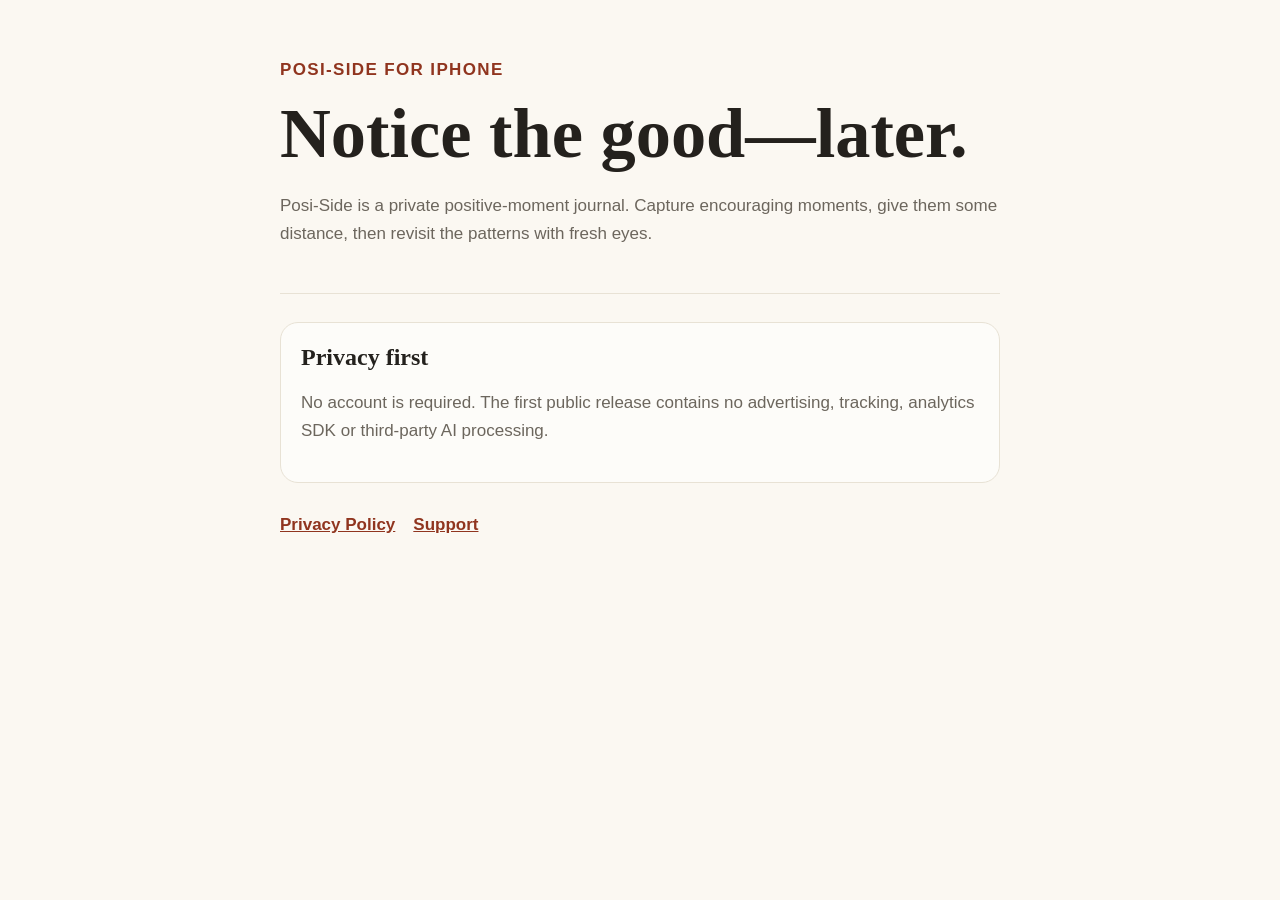
==== index.html @ f958ef9d "Publish Posi-Side privacy and support pages" ====
<!doctype html>
<html lang="en-GB">
<head>
  <meta charset="utf-8">
  <meta name="viewport" content="width=device-width, initial-scale=1">
  <meta name="description" content="Privacy and support information for Posi-Side, the positive journal for iPhone.">
  <title>Posi-Side</title>
  <link rel="stylesheet" href="styles.css">
</head>
<body>
<main>
  <header>
    <div class="eyebrow">Posi-Side for iPhone</div>
    <h1>Notice the good—later.</h1>
    <p>Posi-Side is a private positive-moment journal. Capture encouraging moments, give them some distance, then revisit the patterns with fresh eyes.</p>
  </header>
  <section class="card">
    <h2>Privacy first</h2>
    <p>No account is required. The first public release contains no advertising, tracking, analytics SDK or third-party AI processing.</p>
  </section>
  <nav class="nav" aria-label="Posi-Side information">
    <a href="privacy/">Privacy Policy</a>
    <a href="support/">Support</a>
  </nav>
</main>
</body>
</html>
---- styles.css ----
:root {
  color-scheme: light dark;
  --canvas: #fbf8f2;
  --ink: #24211d;
  --secondary: #6c665d;
  --accent: #90351f;
  --border: #e8e2d5;
  --card: rgba(255, 255, 255, 0.58);
}

@media (prefers-color-scheme: dark) {
  :root {
    --canvas: #1c1b19;
    --ink: #f5f1e8;
    --secondary: #c7c0b4;
    --accent: #e69b80;
    --border: #47433d;
    --card: rgba(255, 255, 255, 0.04);
  }
}

* { box-sizing: border-box; }

body {
  margin: 0;
  background: var(--canvas);
  color: var(--ink);
  font-family: -apple-system, BlinkMacSystemFont, "SF Pro Text", sans-serif;
  font-size: 17px;
  line-height: 1.65;
}

main {
  width: min(100% - 32px, 720px);
  margin: 0 auto;
  padding: 56px 0 80px;
}

header, section {
  border-bottom: 1px solid var(--border);
  padding: 0 0 28px;
  margin: 0 0 28px;
}

h1, h2 {
  font-family: ui-serif, "New York", Georgia, serif;
  line-height: 1.18;
}

h1 { font-size: clamp(2.4rem, 8vw, 4.4rem); margin: 8px 0 12px; }
h2 { font-size: 1.5rem; margin: 0 0 10px; }
p, li { color: var(--secondary); }
a { color: var(--accent); font-weight: 650; }
.eyebrow { color: var(--accent); font-weight: 750; letter-spacing: .08em; text-transform: uppercase; }
.card { background: var(--card); border: 1px solid var(--border); border-radius: 18px; padding: 20px; }
.nav { display: flex; flex-wrap: wrap; gap: 18px; }
.small { font-size: .9rem; }
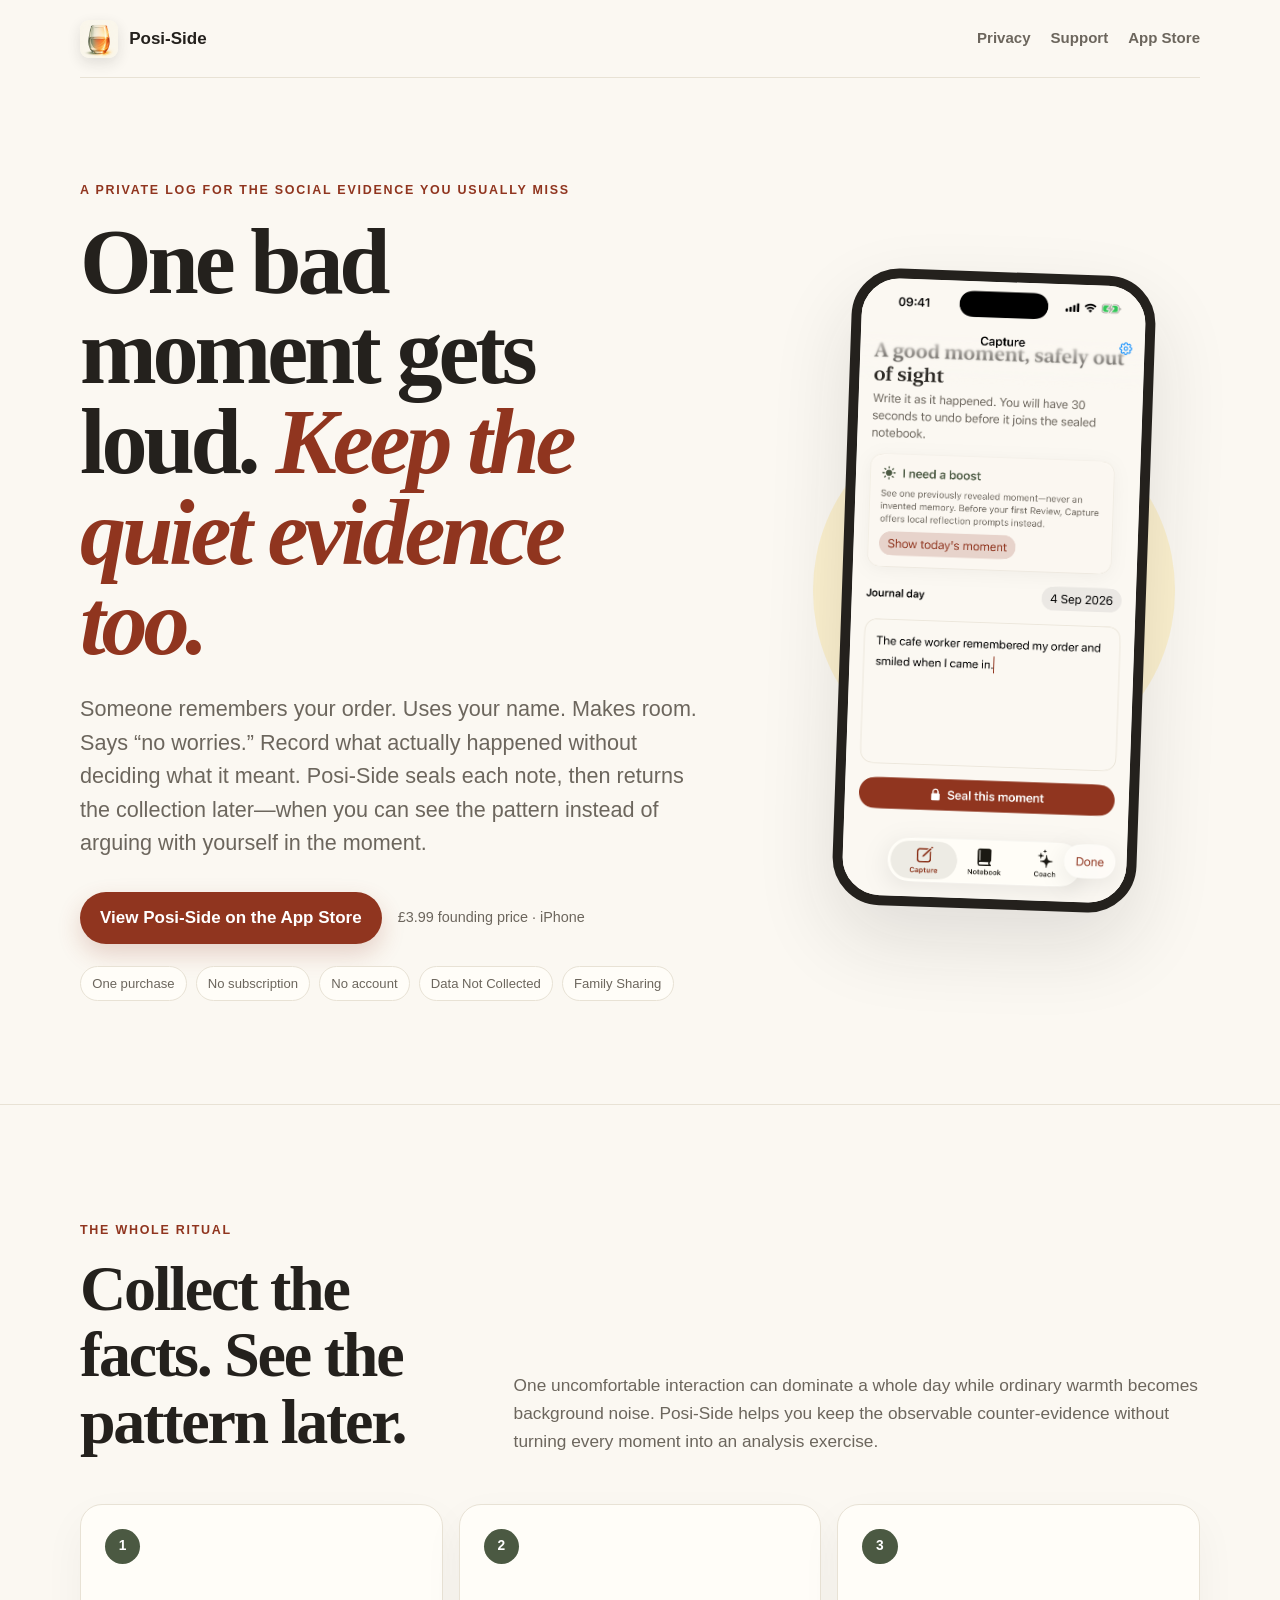
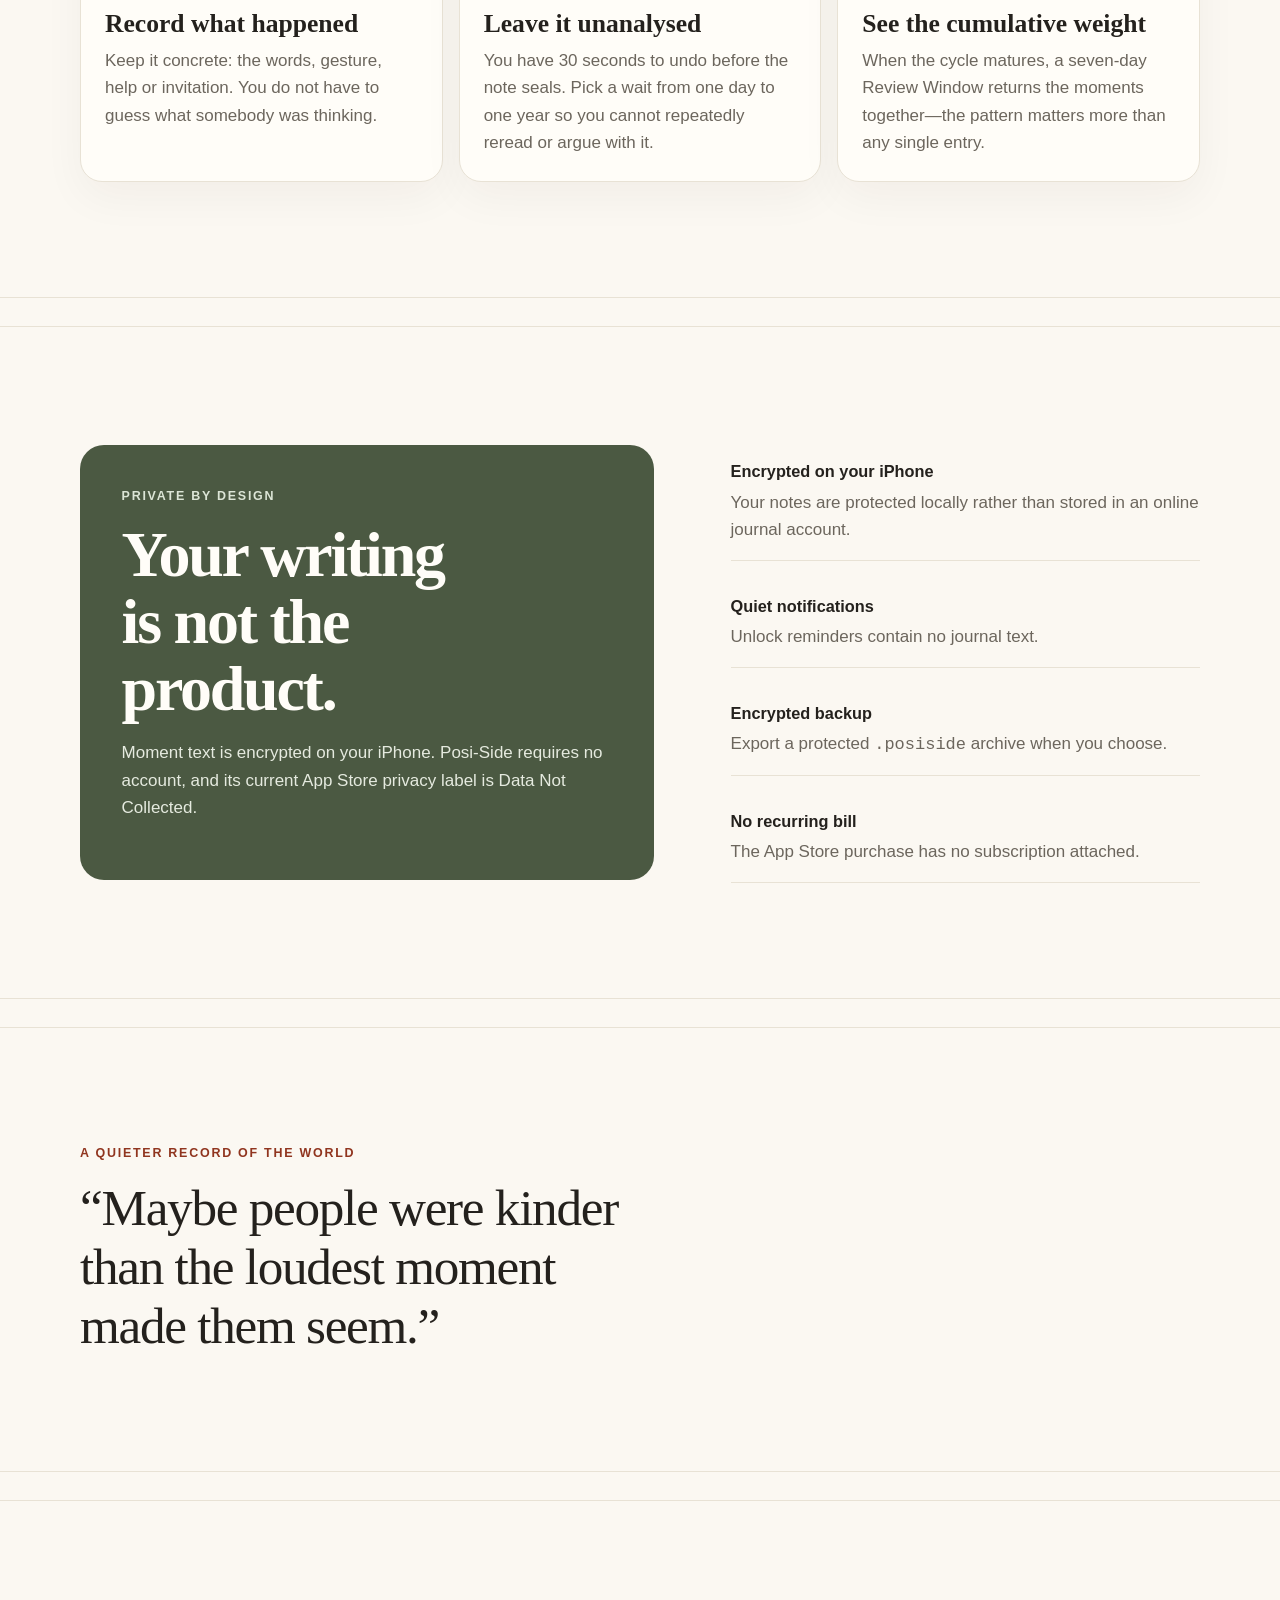
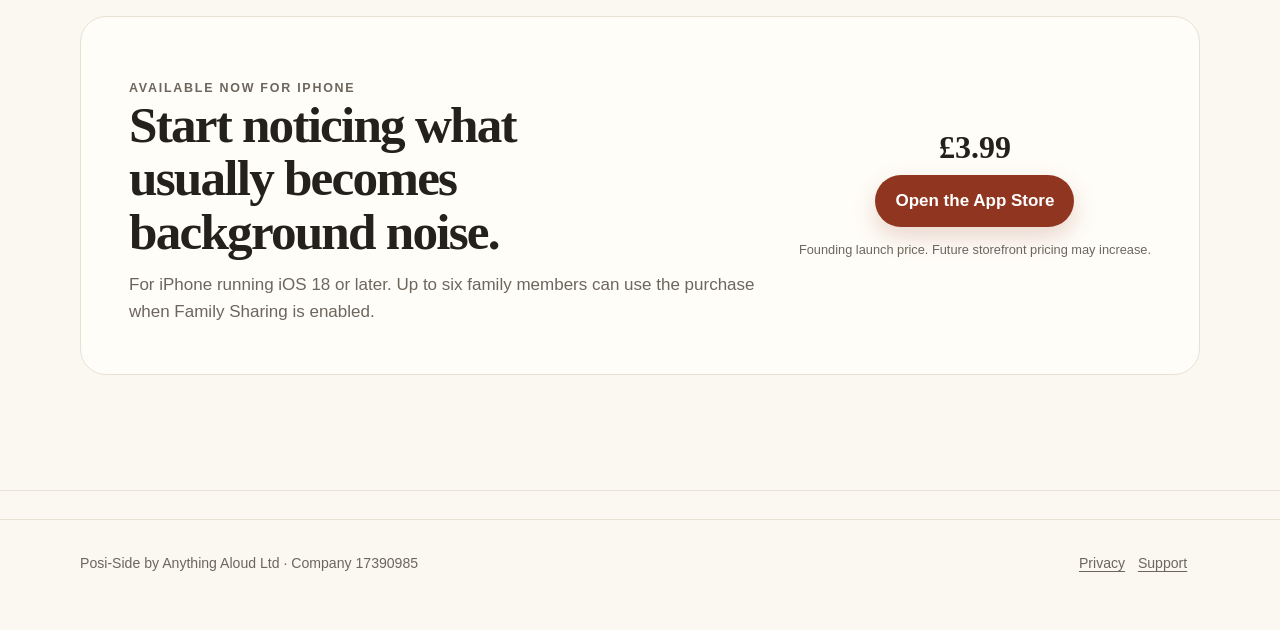
==== commit 9ca1479f: "Turn Posi-Side support home into sales page" ====
--- a/index.html
+++ b/index.html
@@ -2,26 +2,148 @@
 <html lang="en-GB">
 <head>
   <meta charset="utf-8">
-  <meta name="viewport" content="width=device-width, initial-scale=1">
-  <meta name="description" content="Privacy and support information for Posi-Side, the positive journal for iPhone.">
-  <title>Posi-Side</title>
+  <meta name="viewport" content="width=device-width,initial-scale=1">
+  <meta name="referrer" content="strict-origin-when-cross-origin">
+  <meta name="robots" content="index,follow,max-image-preview:large">
+  <meta name="theme-color" content="#fbf8f2">
+  <meta name="apple-itunes-app" content="app-id=6804738473">
+  <title>Posi-Side — keep the quiet evidence too</title>
+  <meta name="description" content="Record the small, observable signs of warmth that are easy to overlook, then revisit the collection later. A private iPhone journal with no account or subscription.">
+  <link rel="canonical" href="https://alfie-ns.github.io/posi-side-support/">
+  <meta property="og:type" content="website">
+  <meta property="og:site_name" content="Posi-Side">
+  <meta property="og:title" content="Posi-Side — keep the quiet evidence too">
+  <meta property="og:description" content="Record the ordinary warmth you usually miss, then see the cumulative pattern later. Private on iPhone, with no account or subscription.">
+  <meta property="og:url" content="https://alfie-ns.github.io/posi-side-support/">
+  <meta property="og:image" content="https://alfie-ns.github.io/posi-side-support/assets/posi-side-header.png">
+  <meta property="og:image:width" content="1600">
+  <meta property="og:image:height" content="900">
+  <meta property="og:image:alt" content="Posi-Side: Keep the quiet evidence. See the pattern later.">
+  <meta name="twitter:card" content="summary_large_image">
+  <meta name="twitter:title" content="Posi-Side — keep the quiet evidence too">
+  <meta name="twitter:description" content="Record the ordinary warmth you usually miss, then see the cumulative pattern later. Private on iPhone, with no account or subscription.">
+  <meta name="twitter:image" content="https://alfie-ns.github.io/posi-side-support/assets/posi-side-header.png">
   <link rel="stylesheet" href="styles.css">
 </head>
 <body>
-<main>
-  <header>
-    <div class="eyebrow">Posi-Side for iPhone</div>
-    <h1>Notice the good—later.</h1>
-    <p>Posi-Side is a private positive-moment journal. Capture encouraging moments, give them some distance, then revisit the patterns with fresh eyes.</p>
-  </header>
-  <section class="card">
-    <h2>Privacy first</h2>
-    <p>No account is required. The first public release contains no advertising, tracking, analytics SDK or third-party AI processing.</p>
-  </section>
-  <nav class="nav" aria-label="Posi-Side information">
-    <a href="privacy/">Privacy Policy</a>
-    <a href="support/">Support</a>
-  </nav>
-</main>
+  <a class="skip" href="#content">Skip to content</a>
+  <div class="wrap">
+    <header class="site-header">
+      <a class="brand" href="./" aria-label="Posi-Side home">
+        <img src="assets/posi-side-icon.png" width="38" height="38" alt="">
+        <span>Posi-Side</span>
+      </a>
+      <nav aria-label="Page">
+        <a href="privacy/">Privacy</a>
+        <a href="support/">Support</a>
+        <a class="nav-buy" href="https://apps.apple.com/gb/app/posi-side-positive-journal/id6804738473">App Store</a>
+      </nav>
+    </header>
+  </div>
+
+  <main id="content">
+    <div class="wrap">
+      <section class="hero" aria-labelledby="hero-title">
+        <div>
+          <p class="eyebrow">A private log for the social evidence you usually miss</p>
+          <h1 id="hero-title">One bad moment gets loud. <em>Keep the quiet evidence too.</em></h1>
+          <p class="lede">Someone remembers your order. Uses your name. Makes room. Says “no worries.” Record what actually happened without deciding what it meant. Posi-Side seals each note, then returns the collection later—when you can see the pattern instead of arguing with yourself in the moment.</p>
+          <div class="actions">
+            <a class="primary" href="https://apps.apple.com/gb/app/posi-side-positive-journal/id6804738473">View Posi-Side on the App Store</a>
+            <span class="price-note">£3.99 founding price · iPhone</span>
+          </div>
+          <ul class="trust" aria-label="Purchase and privacy details">
+            <li>One purchase</li>
+            <li>No subscription</li>
+            <li>No account</li>
+            <li>Data Not Collected</li>
+            <li>Family Sharing</li>
+          </ul>
+        </div>
+        <div class="phone-stage" aria-label="Posi-Side capture screen shown on an iPhone">
+          <div class="halo" aria-hidden="true"></div>
+          <div class="phone">
+            <img src="assets/posi-side-capture-example.png" width="1206" height="2622" alt="Posi-Side capture screen with the example: The café worker remembered my order and smiled when I came in.">
+          </div>
+        </div>
+      </section>
+    </div>
+
+    <section class="section" id="how" aria-labelledby="how-title">
+      <div class="wrap">
+        <div class="section-head">
+          <div>
+            <p class="eyebrow">The whole ritual</p>
+            <h2 id="how-title">Collect the facts. See the pattern later.</h2>
+          </div>
+          <p>One uncomfortable interaction can dominate a whole day while ordinary warmth becomes background noise. Posi-Side helps you keep the observable counter-evidence without turning every moment into an analysis exercise.</p>
+        </div>
+        <div class="steps">
+          <article class="step">
+            <span class="number" aria-hidden="true">1</span>
+            <h3>Record what happened</h3>
+            <p>Keep it concrete: the words, gesture, help or invitation. You do not have to guess what somebody was thinking.</p>
+          </article>
+          <article class="step">
+            <span class="number" aria-hidden="true">2</span>
+            <h3>Leave it unanalysed</h3>
+            <p>You have 30 seconds to undo before the note seals. Pick a wait from one day to one year so you cannot repeatedly reread or argue with it.</p>
+          </article>
+          <article class="step">
+            <span class="number" aria-hidden="true">3</span>
+            <h3>See the cumulative weight</h3>
+            <p>When the cycle matures, a seven-day Review Window returns the moments together—the pattern matters more than any single entry.</p>
+          </article>
+        </div>
+      </div>
+    </section>
+
+    <section class="section" id="privacy" aria-labelledby="privacy-title">
+      <div class="wrap privacy-grid">
+        <div class="privacy-card">
+          <p class="eyebrow">Private by design</p>
+          <h2 id="privacy-title">Your writing is not the product.</h2>
+          <p>Moment text is encrypted on your iPhone. Posi-Side requires no account, and its current App Store privacy label is Data Not Collected.</p>
+        </div>
+        <ul class="facts">
+          <li><strong>Encrypted on your iPhone</strong><span>Your notes are protected locally rather than stored in an online journal account.</span></li>
+          <li><strong>Quiet notifications</strong><span>Unlock reminders contain no journal text.</span></li>
+          <li><strong>Encrypted backup</strong><span>Export a protected <code>.posiside</code> archive when you choose.</span></li>
+          <li><strong>No recurring bill</strong><span>The App Store purchase has no subscription attached.</span></li>
+        </ul>
+      </div>
+    </section>
+
+    <section class="section" aria-labelledby="perspective-title">
+      <div class="wrap">
+        <p class="eyebrow">A quieter record of the world</p>
+        <p class="quote" id="perspective-title">“Maybe people were kinder than the loudest moment made them seem.”</p>
+      </div>
+    </section>
+
+    <section class="section" aria-labelledby="buy-title">
+      <div class="wrap">
+        <div class="offer">
+          <div>
+            <p class="eyebrow">Available now for iPhone</p>
+            <h2 id="buy-title">Start noticing what usually becomes background noise.</h2>
+            <p>For iPhone running iOS 18 or later. Up to six family members can use the purchase when Family Sharing is enabled.</p>
+          </div>
+          <div class="offer-action">
+            <div class="price">£3.99</div>
+            <a class="primary" href="https://apps.apple.com/gb/app/posi-side-positive-journal/id6804738473">Open the App Store</a>
+            <p class="fine">Founding launch price. Future storefront pricing may increase.</p>
+          </div>
+        </div>
+      </div>
+    </section>
+  </main>
+
+  <footer>
+    <div class="wrap footer-inner">
+      <p>Posi-Side by Anything Aloud Ltd · Company 17390985</p>
+      <p><a href="privacy/">Privacy</a><a href="support/">Support</a></p>
+    </div>
+  </footer>
 </body>
 </html>
--- a/styles.css
+++ b/styles.css
@@ -1,57 +1,141 @@
 :root {
   color-scheme: light dark;
   --canvas: #fbf8f2;
+  --paper: #fffdf8;
   --ink: #24211d;
-  --secondary: #6c665d;
-  --accent: #90351f;
-  --border: #e8e2d5;
-  --card: rgba(255, 255, 255, 0.58);
-}
-
-@media (prefers-color-scheme: dark) {
-  :root {
-    --canvas: #1c1b19;
-    --ink: #f5f1e8;
-    --secondary: #c7c0b4;
-    --accent: #e69b80;
-    --border: #47433d;
-    --card: rgba(255, 255, 255, 0.04);
-  }
+  --soft: #6c665d;
+  --muted: #8a8276;
+  --line: #e8e2d5;
+  --sage: #4b5942;
+  --clay: #90351f;
+  --amber: #fbe69d;
+  --shadow: rgb(36 33 29 / .12);
 }
 
 * { box-sizing: border-box; }
-
+html { font-size: 100%; scroll-behavior: smooth; }
 body {
   margin: 0;
   background: var(--canvas);
   color: var(--ink);
-  font-family: -apple-system, BlinkMacSystemFont, "SF Pro Text", sans-serif;
-  font-size: 17px;
-  line-height: 1.65;
+  font: 17px/1.62 -apple-system, BlinkMacSystemFont, "Segoe UI", sans-serif;
 }
+img { display: block; max-width: 100%; }
+a { color: inherit; text-underline-offset: .18em; }
+a:focus-visible { outline: 3px solid var(--clay); outline-offset: 4px; border-radius: 4px; }
+.skip {
+  position: fixed; z-index: 10; left: 16px; top: -80px;
+  padding: .65rem 1rem; border-radius: 8px; background: var(--ink); color: var(--canvas);
+}
+.skip:focus { top: 16px; }
+.wrap { width: min(1120px, calc(100% - 40px)); margin-inline: auto; }
+.site-header {
+  display: flex; align-items: center; justify-content: space-between; gap: 1rem;
+  min-height: 78px; border-bottom: 1px solid var(--line);
+}
+.brand { display: inline-flex; align-items: center; gap: .7rem; font-weight: 760; text-decoration: none; }
+.brand img { width: 38px; height: 38px; border-radius: 9px; box-shadow: 0 5px 14px var(--shadow); }
+nav { display: flex; align-items: center; gap: 1.25rem; }
+nav a { color: var(--soft); font-size: .94rem; font-weight: 620; text-decoration: none; }
+nav a:hover { color: var(--ink); }
+.hero {
+  display: grid; grid-template-columns: minmax(0, 1.08fr) minmax(280px, .72fr);
+  gap: clamp(2.5rem, 7vw, 6.5rem); align-items: center;
+  min-height: calc(100vh - 78px); padding: clamp(3.5rem, 8vw, 7rem) 0;
+}
+.eyebrow {
+  margin: 0 0 1rem; color: var(--clay); font-size: .78rem; font-weight: 820;
+  letter-spacing: .14em; text-transform: uppercase;
+}
+h1, h2 { font-family: ui-serif, "New York", Georgia, serif; }
+h1 { max-width: 12ch; margin: 0; font-size: clamp(3rem, 7.2vw, 6.4rem); line-height: .98; letter-spacing: -.045em; font-weight: 650; }
+h1 em { color: var(--clay); font-style: italic; font-weight: 560; }
+.lede { max-width: 41rem; margin: 1.5rem 0 0; color: var(--soft); font-size: clamp(1.12rem, 2vw, 1.35rem); line-height: 1.55; }
+.actions { display: flex; align-items: center; flex-wrap: wrap; gap: .8rem 1rem; margin-top: 2rem; }
+.primary {
+  display: inline-flex; align-items: center; justify-content: center; min-height: 52px;
+  padding: .78rem 1.25rem; border-radius: 999px; background: var(--clay); color: white;
+  font-weight: 760; text-decoration: none; box-shadow: 0 10px 24px rgb(144 53 31 / .2);
+}
+.primary:hover { background: #762b1a; }
+.price-note { color: var(--soft); font-size: .9rem; }
+.trust { display: flex; flex-wrap: wrap; gap: .55rem; margin: 1.4rem 0 0; padding: 0; list-style: none; }
+.trust li { padding: .36rem .7rem; border: 1px solid var(--line); border-radius: 999px; color: var(--soft); background: var(--paper); font-size: .82rem; }
+.phone-stage { position: relative; display: grid; place-items: center; min-height: 620px; }
+.halo { position: absolute; width: 88%; aspect-ratio: 1; border-radius: 50%; background: var(--amber); opacity: .43; }
+.phone {
+  position: relative; width: min(304px, 78vw); overflow: hidden;
+  border: 10px solid var(--ink); border-radius: 48px; background: var(--paper);
+  box-shadow: 0 34px 80px var(--shadow); transform: rotate(2deg);
+}
+.phone img { width: 100%; height: auto; }
+.section { padding: clamp(4.5rem, 9vw, 8rem) 0; border-top: 1px solid var(--line); }
+.section-head { display: grid; grid-template-columns: .7fr 1.3fr; gap: 2rem 4rem; align-items: end; }
+.section h2 { max-width: 14ch; margin: 0; font-size: clamp(2.2rem, 5vw, 4rem); line-height: 1.04; letter-spacing: -.035em; font-weight: 620; }
+.section-head > p { max-width: 43rem; margin: 0; color: var(--soft); font-size: 1.08rem; }
+.steps { display: grid; grid-template-columns: repeat(3, 1fr); gap: 1rem; margin-top: 3rem; }
+.step { min-height: 260px; padding: 1.5rem; border: 1px solid var(--line); border-radius: 22px; background: var(--paper); box-shadow: 0 16px 44px rgb(36 33 29 / .045); }
+.number { display: grid; place-items: center; width: 2.2rem; height: 2.2rem; border-radius: 50%; background: var(--sage); color: white; font-size: .86rem; font-weight: 800; }
+.step h3 { margin: 2.8rem 0 .55rem; font-family: ui-serif, "New York", Georgia, serif; font-size: 1.6rem; line-height: 1.15; }
+.step p { margin: 0; color: var(--soft); }
+.privacy-grid { display: grid; grid-template-columns: 1.1fr .9fr; gap: clamp(2rem, 6vw, 5rem); align-items: center; }
+.privacy-card { padding: clamp(1.5rem, 4vw, 2.6rem); border-radius: 24px; background: var(--sage); color: #fffdf8; }
+.privacy-card .eyebrow { color: #dce5d6; }
+.privacy-card h2 { max-width: 11ch; }
+.privacy-card p { color: #e5eadf; }
+.facts { display: grid; gap: 1rem; margin: 0; padding: 0; list-style: none; }
+.facts li { padding: 1rem 0; border-bottom: 1px solid var(--line); }
+.facts strong { display: block; margin-bottom: .25rem; font-size: 1.02rem; }
+.facts span { color: var(--soft); }
+.quote { max-width: 23ch; margin: 0; font-family: ui-serif, "New York", Georgia, serif; font-size: clamp(2rem, 4vw, 3.2rem); line-height: 1.15; letter-spacing: -.025em; }
+.offer {
+  display: grid; grid-template-columns: 1fr auto; gap: 2rem; align-items: center;
+  padding: clamp(1.6rem, 4vw, 3rem); border: 1px solid var(--line); border-radius: 26px; background: var(--paper);
+}
+.offer h2 { max-width: 18ch; font-size: clamp(2rem, 4vw, 3.3rem); }
+.offer p { max-width: 43rem; margin: .8rem 0 0; color: var(--soft); }
+.offer-action { min-width: 232px; text-align: center; }
+.offer-action .price { margin-bottom: .75rem; font: 650 2rem/1 ui-serif, "New York", Georgia, serif; }
+.fine { margin: .8rem 0 0; color: var(--muted); font-size: .8rem; }
+footer { padding: 2rem 0 3.5rem; border-top: 1px solid var(--line); color: var(--soft); font-size: .88rem; }
+.footer-inner { display: flex; justify-content: space-between; flex-wrap: wrap; gap: .75rem 2rem; }
+footer p { margin: 0; }
+footer a { margin-right: .8rem; }
 
-main {
-  width: min(100% - 32px, 720px);
-  margin: 0 auto;
-  padding: 56px 0 80px;
-}
-
-header, section {
-  border-bottom: 1px solid var(--border);
-  padding: 0 0 28px;
-  margin: 0 0 28px;
-}
-
-h1, h2 {
-  font-family: ui-serif, "New York", Georgia, serif;
-  line-height: 1.18;
-}
-
-h1 { font-size: clamp(2.4rem, 8vw, 4.4rem); margin: 8px 0 12px; }
-h2 { font-size: 1.5rem; margin: 0 0 10px; }
-p, li { color: var(--secondary); }
-a { color: var(--accent); font-weight: 650; }
-.eyebrow { color: var(--accent); font-weight: 750; letter-spacing: .08em; text-transform: uppercase; }
-.card { background: var(--card); border: 1px solid var(--border); border-radius: 18px; padding: 20px; }
+/* Existing privacy and support pages use these shared elements. */
+main > header, main > section { border-bottom: 1px solid var(--line); padding: 0 0 28px; margin: 0 0 28px; }
+main:not(#content) { width: min(100% - 32px, 720px); margin: 0 auto; padding: 56px 0 80px; }
+main:not(#content) h1 { max-width: none; font-size: clamp(2.4rem, 8vw, 4.4rem); margin: 8px 0 12px; }
+main:not(#content) h2 { font-size: 1.5rem; margin: 0 0 10px; }
+main:not(#content) p, main:not(#content) li { color: var(--soft); }
+.card { background: var(--paper); border: 1px solid var(--line); border-radius: 18px; padding: 20px; }
 .nav { display: flex; flex-wrap: wrap; gap: 18px; }
 .small { font-size: .9rem; }
+
+@media (max-width: 780px) {
+  .wrap { width: min(100% - 32px, 680px); }
+  .site-header { min-height: 68px; }
+  .site-header nav a:not(.nav-buy) { display: none; }
+  .hero { grid-template-columns: 1fr; min-height: auto; padding-top: 4rem; }
+  .phone-stage { min-height: 520px; }
+  .section-head, .privacy-grid, .offer { grid-template-columns: 1fr; }
+  .steps { grid-template-columns: 1fr; }
+  .step { min-height: 0; }
+  .step h3 { margin-top: 2rem; }
+  .offer-action { min-width: 0; text-align: left; }
+}
+@media (prefers-reduced-motion: reduce) { html { scroll-behavior: auto; } }
+@media (prefers-color-scheme: dark) {
+  :root {
+    --canvas: #1c1b19; --paper: #26231f; --ink: #f5f1e8; --soft: #c9c1b5;
+    --muted: #afa79c; --line: #47433d; --sage: #a6b49b; --clay: #e69b80;
+    --amber: #6d5b22; --shadow: rgb(0 0 0 / .42);
+  }
+  .primary { color: #21100b; box-shadow: none; }
+  .primary:hover { background: #f0aa90; }
+  .number, .privacy-card { color: #1c1b19; }
+  .privacy-card { background: #a6b49b; }
+  .privacy-card .eyebrow, .privacy-card p { color: #2d3429; }
+  .halo { opacity: .7; }
+  .phone { border-color: #0d0c0a; }
+}
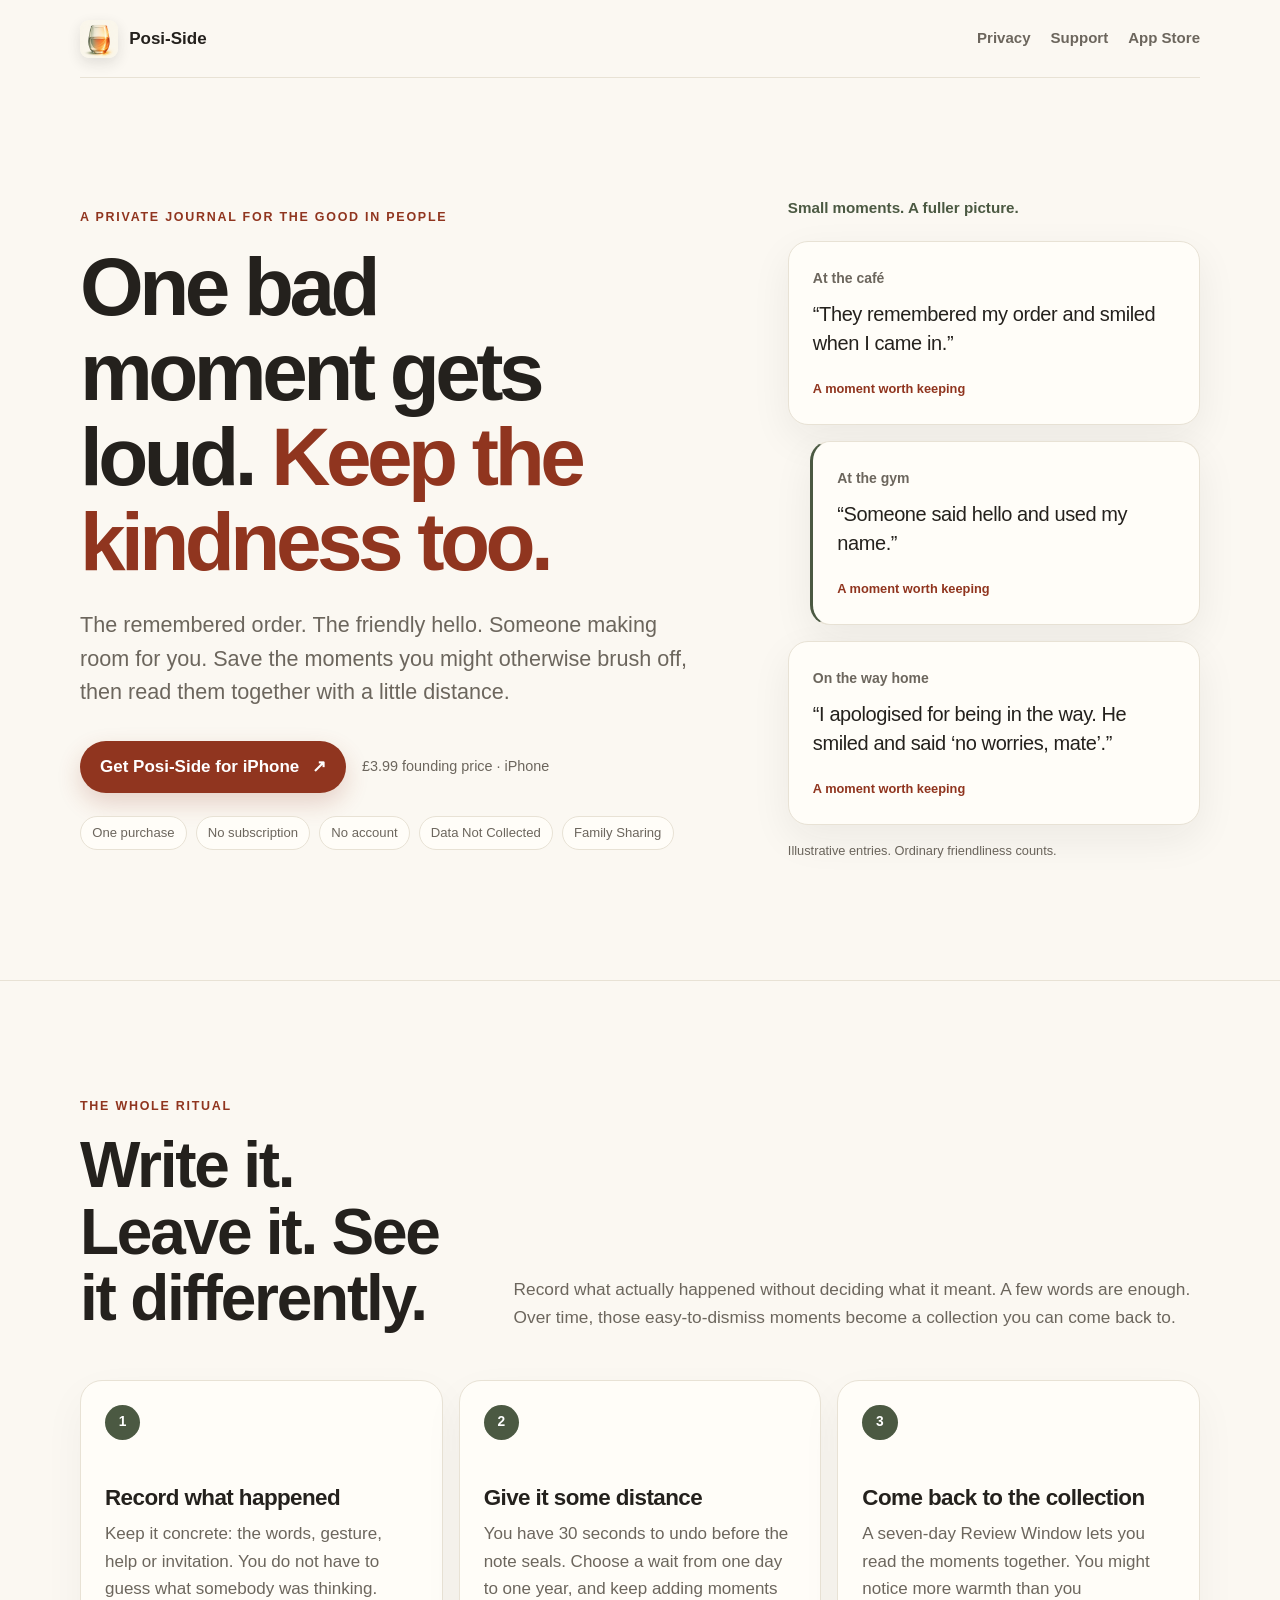
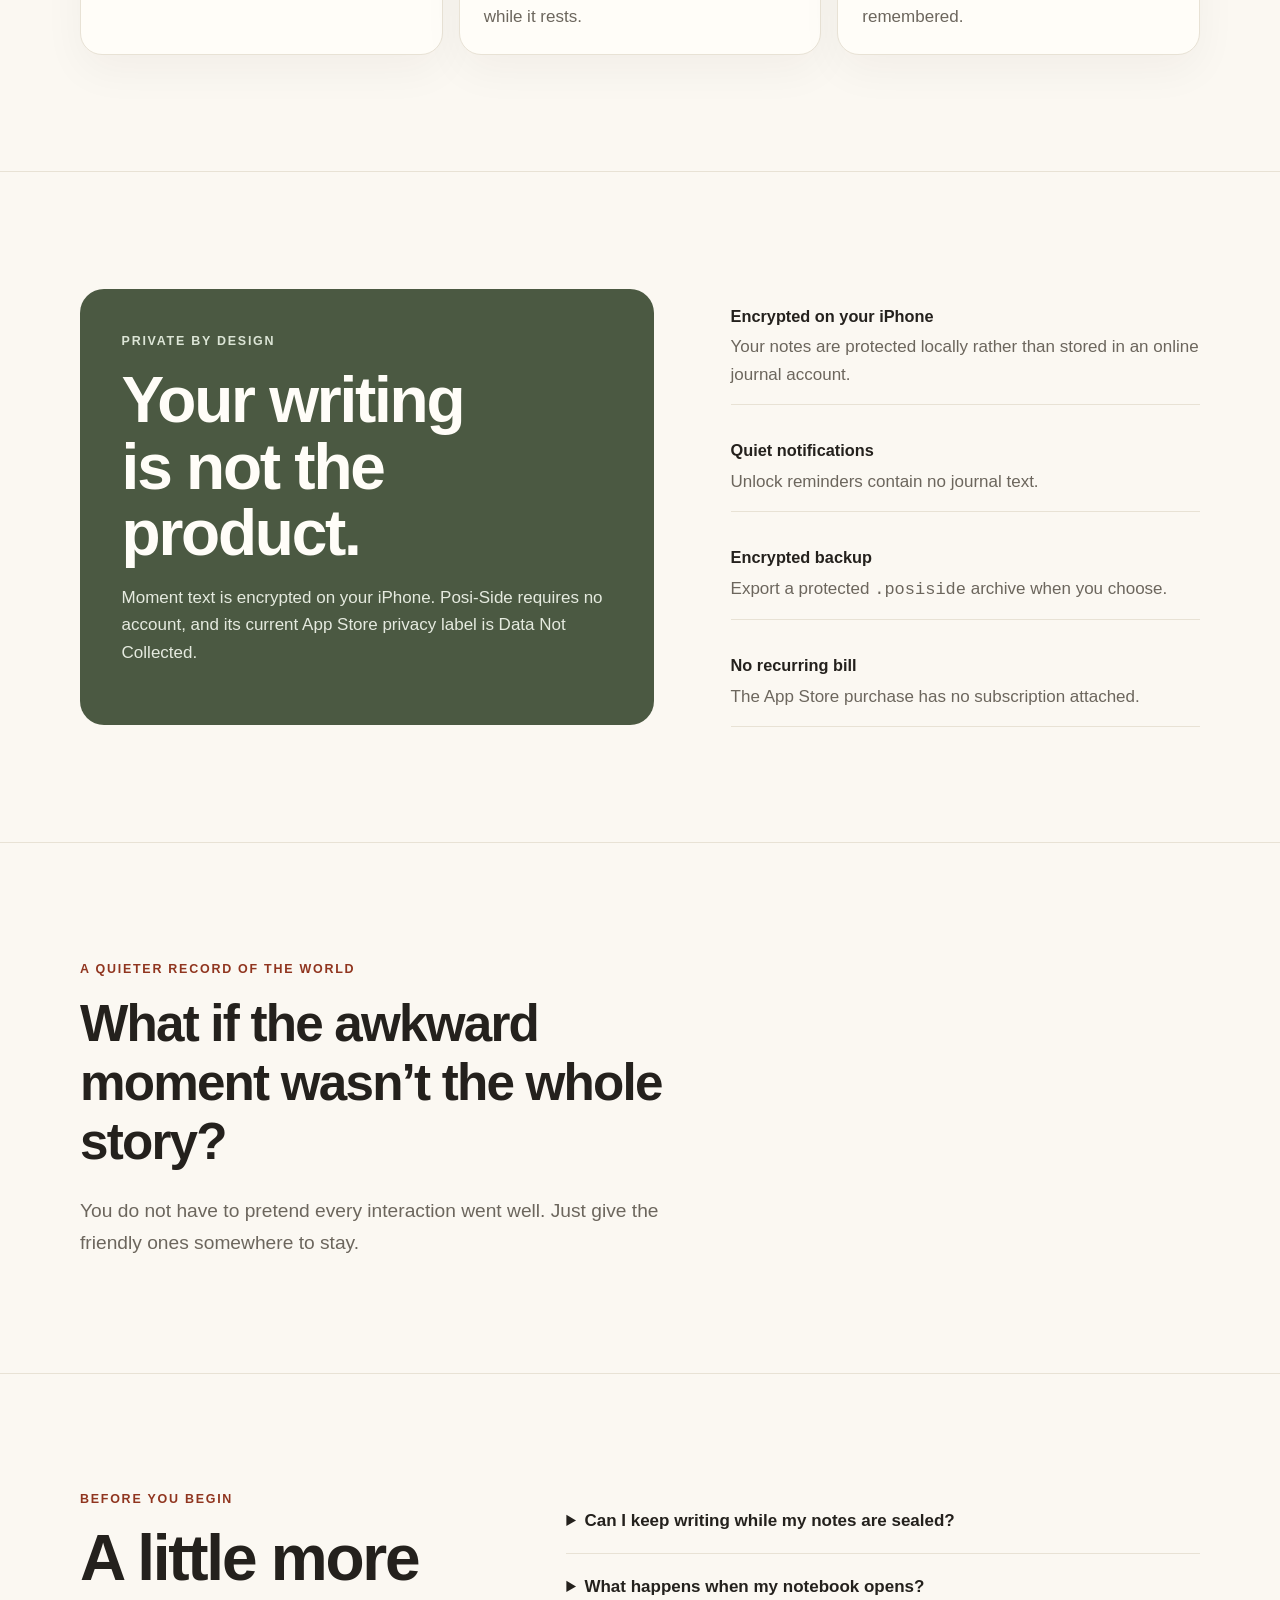
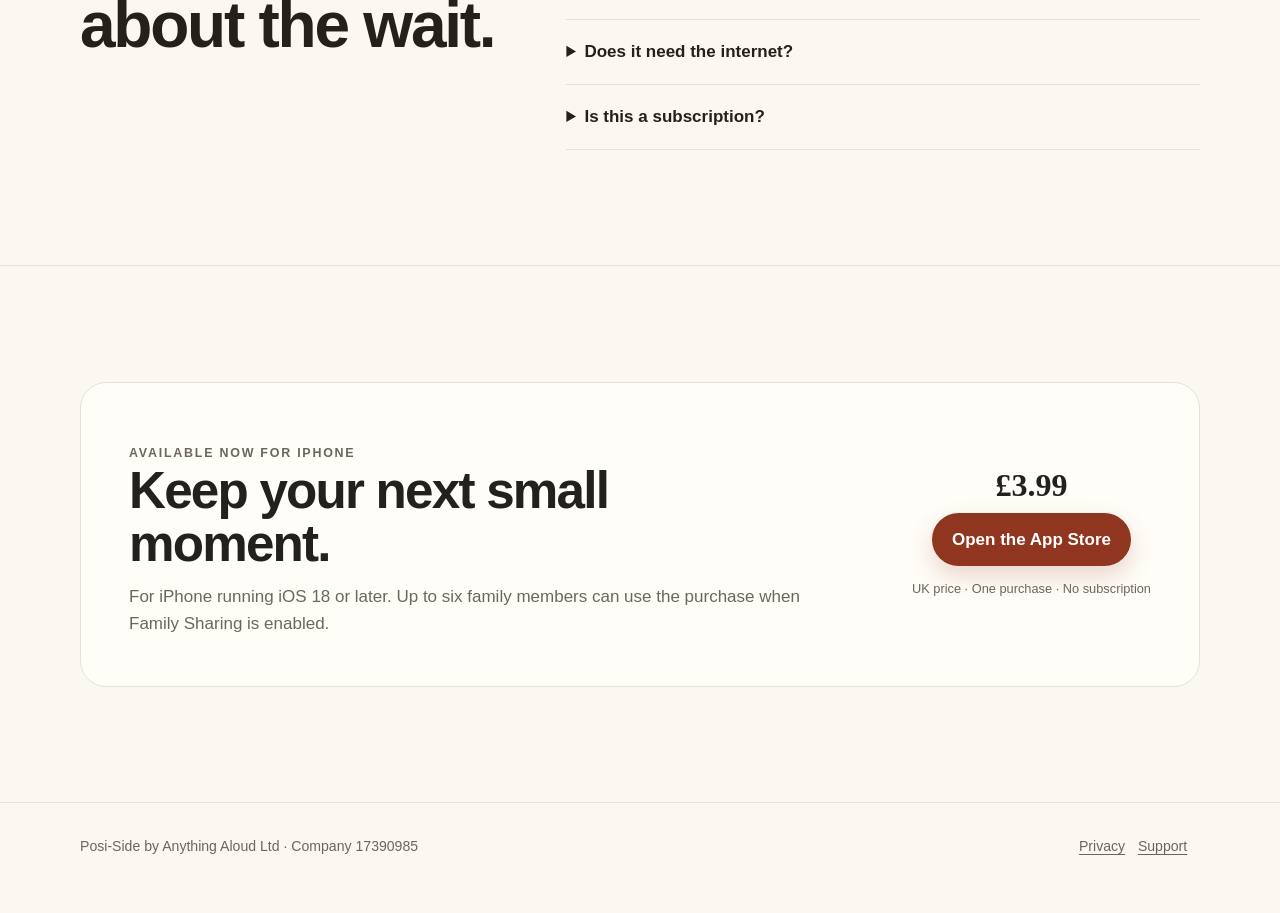
==== commit 36ef0090: "Finish Posi-Side download page with clear benefits and purchase details" ====
--- a/index.html
+++ b/index.html
@@ -45,11 +45,11 @@
     <div class="wrap">
       <section class="hero" aria-labelledby="hero-title">
         <div>
-          <p class="eyebrow">A private log for the social evidence you usually miss</p>
-          <h1 id="hero-title">One bad moment gets loud. <em>Keep the quiet evidence too.</em></h1>
-          <p class="lede">Someone remembers your order. Uses your name. Makes room. Says “no worries.” Record what actually happened without deciding what it meant. Posi-Side seals each note, then returns the collection later—when you can see the pattern instead of arguing with yourself in the moment.</p>
+          <p class="eyebrow">A private journal for the good in people</p>
+          <h1 id="hero-title">One bad moment gets loud. <em>Keep the kindness too.</em></h1>
+          <p class="lede">The remembered order. The friendly hello. Someone making room for you. Save the moments you might otherwise brush off, then read them together with a little distance.</p>
           <div class="actions">
-            <a class="primary" href="https://apps.apple.com/gb/app/posi-side-positive-journal/id6804738473">View Posi-Side on the App Store</a>
+            <a class="primary" href="https://apps.apple.com/gb/app/posi-side-positive-journal/id6804738473">Get Posi-Side for iPhone <span aria-hidden="true">↗</span></a>
             <span class="price-note">£3.99 founding price · iPhone</span>
           </div>
           <ul class="trust" aria-label="Purchase and privacy details">
@@ -60,12 +60,13 @@
             <li>Family Sharing</li>
           </ul>
         </div>
-        <div class="phone-stage" aria-label="Posi-Side capture screen shown on an iPhone">
-          <div class="halo" aria-hidden="true"></div>
-          <div class="phone">
-            <img src="assets/posi-side-capture-example.png" width="1206" height="2622" alt="Posi-Side capture screen with the example: The café worker remembered my order and smiled when I came in.">
-          </div>
-        </div>
+        <aside class="moment-stack" aria-label="Example moments you could keep">
+          <p class="example-label">Small moments. A fuller picture.</p>
+          <article class="moment"><span class="moment-context">At the café</span><p>“They remembered my order and smiled when I came in.”</p><span class="moment-status">A moment worth keeping</span></article>
+          <article class="moment"><span class="moment-context">At the gym</span><p>“Someone said hello and used my name.”</p><span class="moment-status">A moment worth keeping</span></article>
+          <article class="moment"><span class="moment-context">On the way home</span><p>“I apologised for being in the way. He smiled and said ‘no worries, mate’.”</p><span class="moment-status">A moment worth keeping</span></article>
+          <p class="example-caption">Illustrative entries. Ordinary friendliness counts.</p>
+        </aside>
       </section>
     </div>
 
@@ -74,9 +75,9 @@
         <div class="section-head">
           <div>
             <p class="eyebrow">The whole ritual</p>
-            <h2 id="how-title">Collect the facts. See the pattern later.</h2>
+            <h2 id="how-title">Write it. Leave it. See it differently.</h2>
           </div>
-          <p>One uncomfortable interaction can dominate a whole day while ordinary warmth becomes background noise. Posi-Side helps you keep the observable counter-evidence without turning every moment into an analysis exercise.</p>
+          <p>Record what actually happened without deciding what it meant. A few words are enough. Over time, those easy-to-dismiss moments become a collection you can come back to.</p>
         </div>
         <div class="steps">
           <article class="step">
@@ -86,13 +87,13 @@
           </article>
           <article class="step">
             <span class="number" aria-hidden="true">2</span>
-            <h3>Leave it unanalysed</h3>
-            <p>You have 30 seconds to undo before the note seals. Pick a wait from one day to one year so you cannot repeatedly reread or argue with it.</p>
+            <h3>Give it some distance</h3>
+            <p>You have 30 seconds to undo before the note seals. Choose a wait from one day to one year, and keep adding moments while it rests.</p>
           </article>
           <article class="step">
             <span class="number" aria-hidden="true">3</span>
-            <h3>See the cumulative weight</h3>
-            <p>When the cycle matures, a seven-day Review Window returns the moments together—the pattern matters more than any single entry.</p>
+            <h3>Come back to the collection</h3>
+            <p>A seven-day Review Window lets you read the moments together. You might notice more warmth than you remembered.</p>
           </article>
         </div>
       </div>
@@ -117,7 +118,20 @@
     <section class="section" aria-labelledby="perspective-title">
       <div class="wrap">
         <p class="eyebrow">A quieter record of the world</p>
-        <p class="quote" id="perspective-title">“Maybe people were kinder than the loudest moment made them seem.”</p>
+        <h2 class="quote" id="perspective-title">What if the awkward moment wasn’t the whole story?</h2>
+        <p class="perspective-copy">You do not have to pretend every interaction went well. Just give the friendly ones somewhere to stay.</p>
+      </div>
+    </section>
+
+    <section class="section" aria-labelledby="questions-title">
+      <div class="wrap questions">
+        <div><p class="eyebrow">Before you begin</p><h2 id="questions-title">A little more about the wait.</h2></div>
+        <div class="answers">
+          <details><summary>Can I keep writing while my notes are sealed?</summary><p>Yes. Keep capturing moments while you wait. Each new note has its own 30-second undo period before it seals.</p></details>
+          <details><summary>What happens when my notebook opens?</summary><p>You get a seven-day Review Window to revisit the collection. Afterwards, the notes return to the protected archive. The app also has a once-in-three-years Review Day that opens sealed history for 24 hours. Enable reminders if you would like help remembering the opening date.</p></details>
+          <details><summary>Does it need the internet?</summary><p>You can capture moments offline. After an iPhone restart or a clock change, a brief internet connection may be needed to confirm the opening date. That check does not send your journal text.</p></details>
+          <details><summary>Is this a subscription?</summary><p>No. The current UK App Store price is £3.99, paid once. There is no subscription attached to that purchase. Prices vary by country; the App Store shows your local price before you buy.</p></details>
+        </div>
       </div>
     </section>
 
@@ -126,13 +140,13 @@
         <div class="offer">
           <div>
             <p class="eyebrow">Available now for iPhone</p>
-            <h2 id="buy-title">Start noticing what usually becomes background noise.</h2>
+            <h2 id="buy-title">Keep your next small moment.</h2>
             <p>For iPhone running iOS 18 or later. Up to six family members can use the purchase when Family Sharing is enabled.</p>
           </div>
           <div class="offer-action">
             <div class="price">£3.99</div>
             <a class="primary" href="https://apps.apple.com/gb/app/posi-side-positive-journal/id6804738473">Open the App Store</a>
-            <p class="fine">Founding launch price. Future storefront pricing may increase.</p>
+            <p class="fine">UK price · One purchase · No subscription</p>
           </div>
         </div>
       </div>
--- a/styles.css
+++ b/styles.css
@@ -47,28 +47,28 @@
   margin: 0 0 1rem; color: var(--clay); font-size: .78rem; font-weight: 820;
   letter-spacing: .14em; text-transform: uppercase;
 }
-h1, h2 { font-family: ui-serif, "New York", Georgia, serif; }
-h1 { max-width: 12ch; margin: 0; font-size: clamp(3rem, 7.2vw, 6.4rem); line-height: .98; letter-spacing: -.045em; font-weight: 650; }
-h1 em { color: var(--clay); font-style: italic; font-weight: 560; }
+h1, h2 { font-family: ui-rounded, -apple-system, BlinkMacSystemFont, "Segoe UI", sans-serif; }
+h1 { max-width: 13ch; margin: 0; font-size: clamp(2.85rem, 6.4vw, 5.4rem); line-height: 1.04; letter-spacing: -.055em; font-weight: 740; }
+h1 em { color: var(--clay); font-style: normal; }
 .lede { max-width: 41rem; margin: 1.5rem 0 0; color: var(--soft); font-size: clamp(1.12rem, 2vw, 1.35rem); line-height: 1.55; }
 .actions { display: flex; align-items: center; flex-wrap: wrap; gap: .8rem 1rem; margin-top: 2rem; }
 .primary {
   display: inline-flex; align-items: center; justify-content: center; min-height: 52px;
   padding: .78rem 1.25rem; border-radius: 999px; background: var(--clay); color: white;
-  font-weight: 760; text-decoration: none; box-shadow: 0 10px 24px rgb(144 53 31 / .2);
+  gap: .8rem; font-weight: 760; text-decoration: none; box-shadow: 0 10px 24px rgb(144 53 31 / .2);
 }
 .primary:hover { background: #762b1a; }
 .price-note { color: var(--soft); font-size: .9rem; }
 .trust { display: flex; flex-wrap: wrap; gap: .55rem; margin: 1.4rem 0 0; padding: 0; list-style: none; }
 .trust li { padding: .36rem .7rem; border: 1px solid var(--line); border-radius: 999px; color: var(--soft); background: var(--paper); font-size: .82rem; }
-.phone-stage { position: relative; display: grid; place-items: center; min-height: 620px; }
-.halo { position: absolute; width: 88%; aspect-ratio: 1; border-radius: 50%; background: var(--amber); opacity: .43; }
-.phone {
-  position: relative; width: min(304px, 78vw); overflow: hidden;
-  border: 10px solid var(--ink); border-radius: 48px; background: var(--paper);
-  box-shadow: 0 34px 80px var(--shadow); transform: rotate(2deg);
-}
-.phone img { width: 100%; height: auto; }
+.moment-stack { min-width: 0; padding: 1rem 0; }
+.example-label { color: var(--sage); font-size: .95rem; font-weight: 700; margin: 0 0 1.25rem; }
+.moment { position: relative; padding: 1.4rem 1.5rem; margin: 0 0 1rem; border: 1px solid var(--line); border-radius: 20px; background: var(--paper); box-shadow: 0 14px 40px rgb(36 33 29 / .065); }
+.moment:nth-of-type(2) { margin-left: 1.4rem; border-left: 3px solid var(--sage); }
+.moment-context { color: var(--soft); font-size: .875rem; font-weight: 650; }
+.moment p { margin: .5rem 0 1rem; font-size: 1.25rem; line-height: 1.45; letter-spacing: -.02em; }
+.moment-status { color: var(--clay); font-size: .8rem; font-weight: 650; }
+.example-caption { color: var(--soft); font-size: .8rem; margin: .85rem 0 0; }
 .section { padding: clamp(4.5rem, 9vw, 8rem) 0; border-top: 1px solid var(--line); }
 .section-head { display: grid; grid-template-columns: .7fr 1.3fr; gap: 2rem 4rem; align-items: end; }
 .section h2 { max-width: 14ch; margin: 0; font-size: clamp(2.2rem, 5vw, 4rem); line-height: 1.04; letter-spacing: -.035em; font-weight: 620; }
@@ -76,7 +76,7 @@
 .steps { display: grid; grid-template-columns: repeat(3, 1fr); gap: 1rem; margin-top: 3rem; }
 .step { min-height: 260px; padding: 1.5rem; border: 1px solid var(--line); border-radius: 22px; background: var(--paper); box-shadow: 0 16px 44px rgb(36 33 29 / .045); }
 .number { display: grid; place-items: center; width: 2.2rem; height: 2.2rem; border-radius: 50%; background: var(--sage); color: white; font-size: .86rem; font-weight: 800; }
-.step h3 { margin: 2.8rem 0 .55rem; font-family: ui-serif, "New York", Georgia, serif; font-size: 1.6rem; line-height: 1.15; }
+.step h3 { margin: 2.8rem 0 .55rem; font-size: 1.4rem; line-height: 1.2; letter-spacing: -.025em; }
 .step p { margin: 0; color: var(--soft); }
 .privacy-grid { display: grid; grid-template-columns: 1.1fr .9fr; gap: clamp(2rem, 6vw, 5rem); align-items: center; }
 .privacy-card { padding: clamp(1.5rem, 4vw, 2.6rem); border-radius: 24px; background: var(--sage); color: #fffdf8; }
@@ -87,7 +87,13 @@
 .facts li { padding: 1rem 0; border-bottom: 1px solid var(--line); }
 .facts strong { display: block; margin-bottom: .25rem; font-size: 1.02rem; }
 .facts span { color: var(--soft); }
-.quote { max-width: 23ch; margin: 0; font-family: ui-serif, "New York", Georgia, serif; font-size: clamp(2rem, 4vw, 3.2rem); line-height: 1.15; letter-spacing: -.025em; }
+.section .quote { max-width: 23ch; font-size: clamp(2rem, 4vw, 3.2rem); line-height: 1.15; }
+.perspective-copy { max-width: 38rem; margin: 1.5rem 0 0; font-size: 1.2rem; color: var(--soft); }
+.questions { display: grid; grid-template-columns: .8fr 1.2fr; gap: 2rem 4rem; }
+.answers details { padding: 1.15rem 0; border-bottom: 1px solid var(--line); }
+.answers summary { cursor: pointer; font-weight: 650; padding-right: 1rem; }
+.answers summary:focus-visible { outline: 3px solid var(--clay); outline-offset: 6px; }
+.answers p { color: var(--soft); margin-bottom: .2rem; }
 .offer {
   display: grid; grid-template-columns: 1fr auto; gap: 2rem; align-items: center;
   padding: clamp(1.6rem, 4vw, 3rem); border: 1px solid var(--line); border-radius: 26px; background: var(--paper);
@@ -103,7 +109,7 @@
 footer a { margin-right: .8rem; }
 
 /* Existing privacy and support pages use these shared elements. */
-main > header, main > section { border-bottom: 1px solid var(--line); padding: 0 0 28px; margin: 0 0 28px; }
+main:not(#content) > header, main:not(#content) > section { border-bottom: 1px solid var(--line); padding: 0 0 28px; margin: 0 0 28px; }
 main:not(#content) { width: min(100% - 32px, 720px); margin: 0 auto; padding: 56px 0 80px; }
 main:not(#content) h1 { max-width: none; font-size: clamp(2.4rem, 8vw, 4.4rem); margin: 8px 0 12px; }
 main:not(#content) h2 { font-size: 1.5rem; margin: 0 0 10px; }
@@ -117,8 +123,7 @@
   .site-header { min-height: 68px; }
   .site-header nav a:not(.nav-buy) { display: none; }
   .hero { grid-template-columns: 1fr; min-height: auto; padding-top: 4rem; }
-  .phone-stage { min-height: 520px; }
-  .section-head, .privacy-grid, .offer { grid-template-columns: 1fr; }
+  .section-head, .privacy-grid, .offer, .questions { grid-template-columns: 1fr; }
   .steps { grid-template-columns: 1fr; }
   .step { min-height: 0; }
   .step h3 { margin-top: 2rem; }
@@ -136,6 +141,4 @@
   .number, .privacy-card { color: #1c1b19; }
   .privacy-card { background: #a6b49b; }
   .privacy-card .eyebrow, .privacy-card p { color: #2d3429; }
-  .halo { opacity: .7; }
-  .phone { border-color: #0d0c0a; }
 }
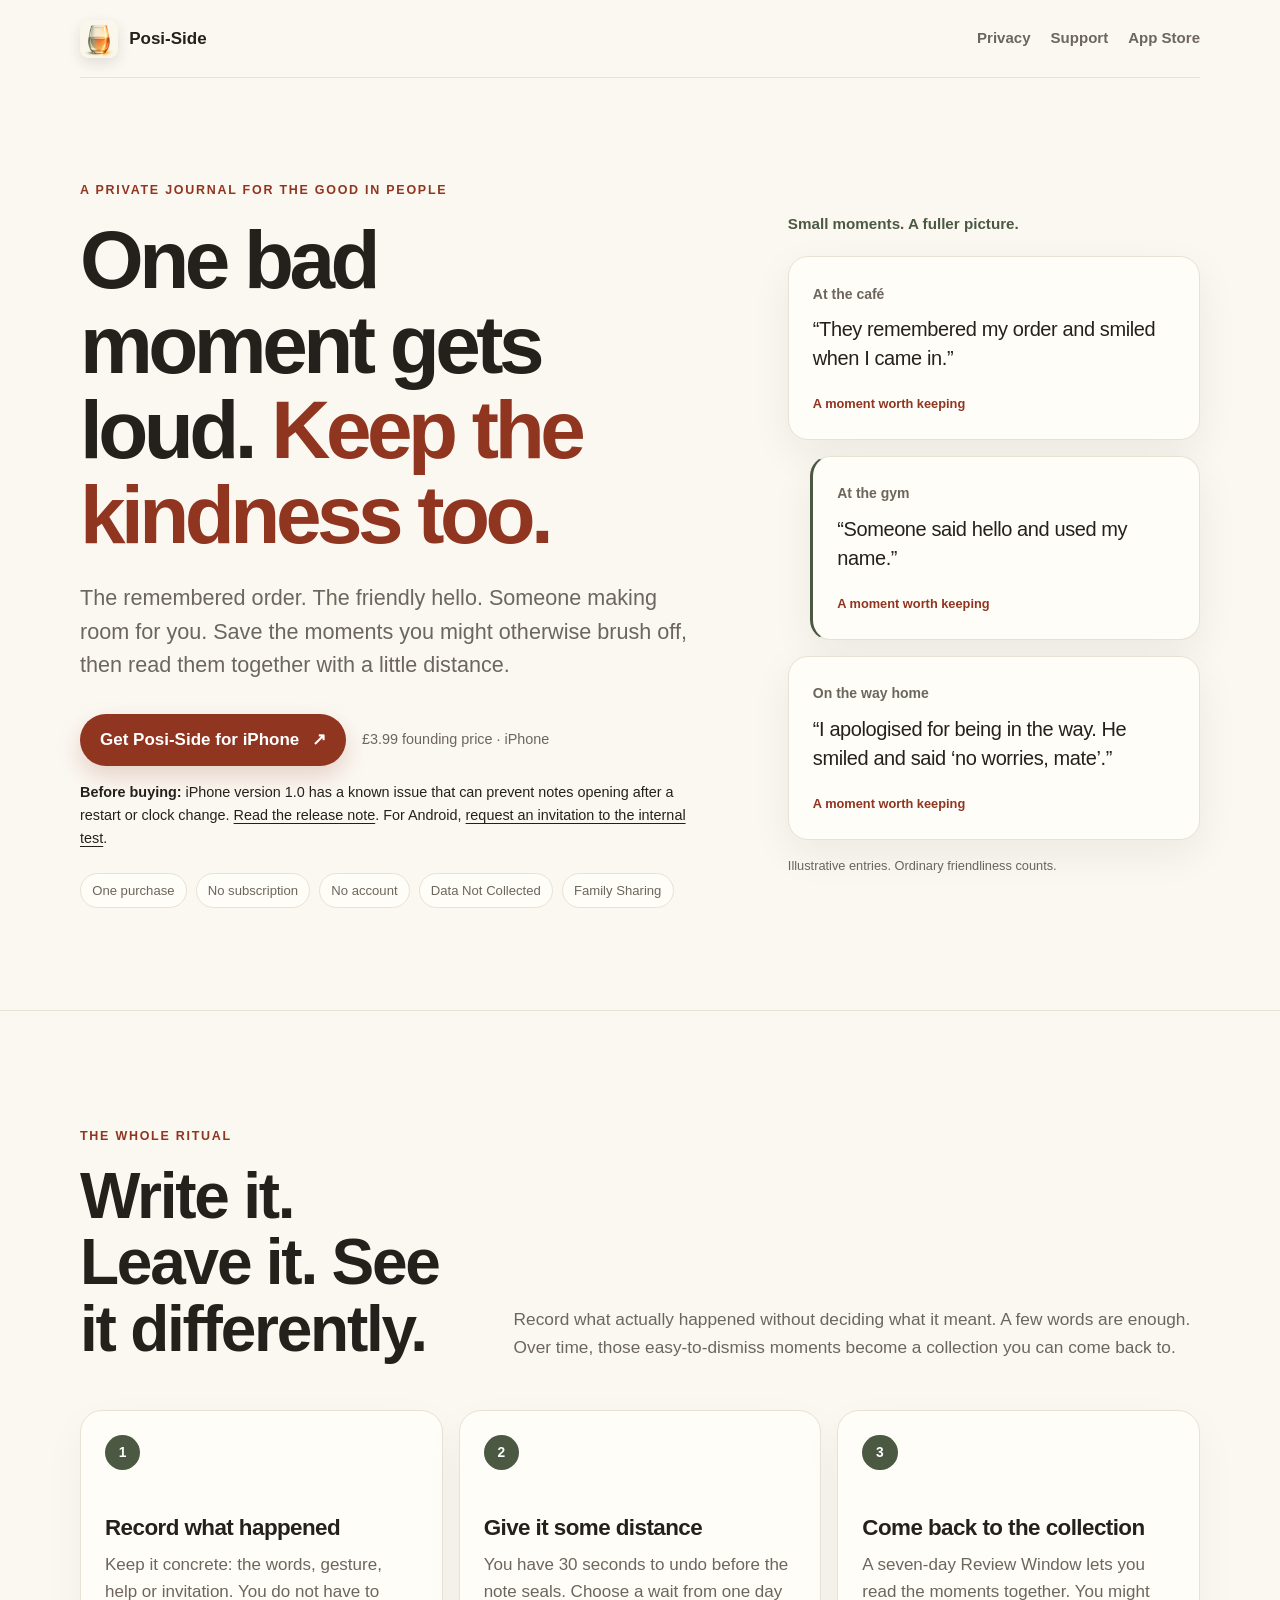
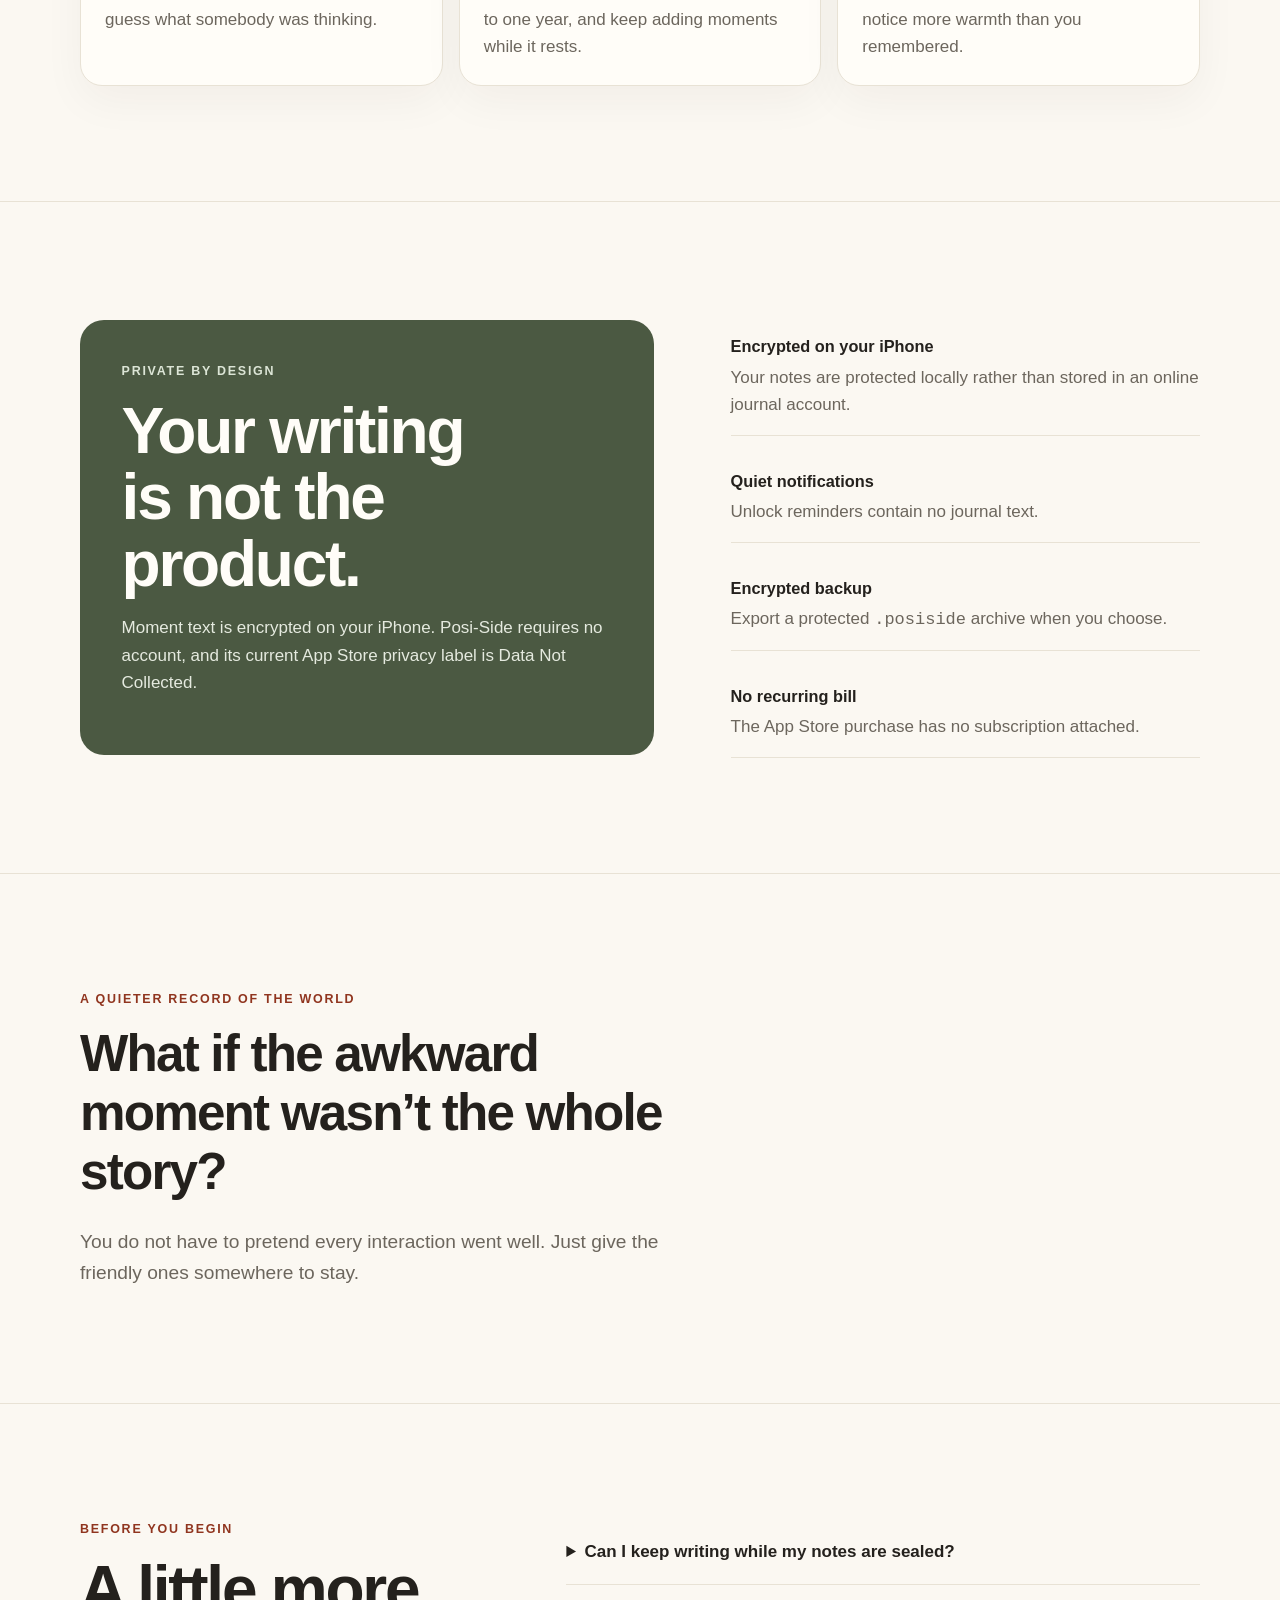
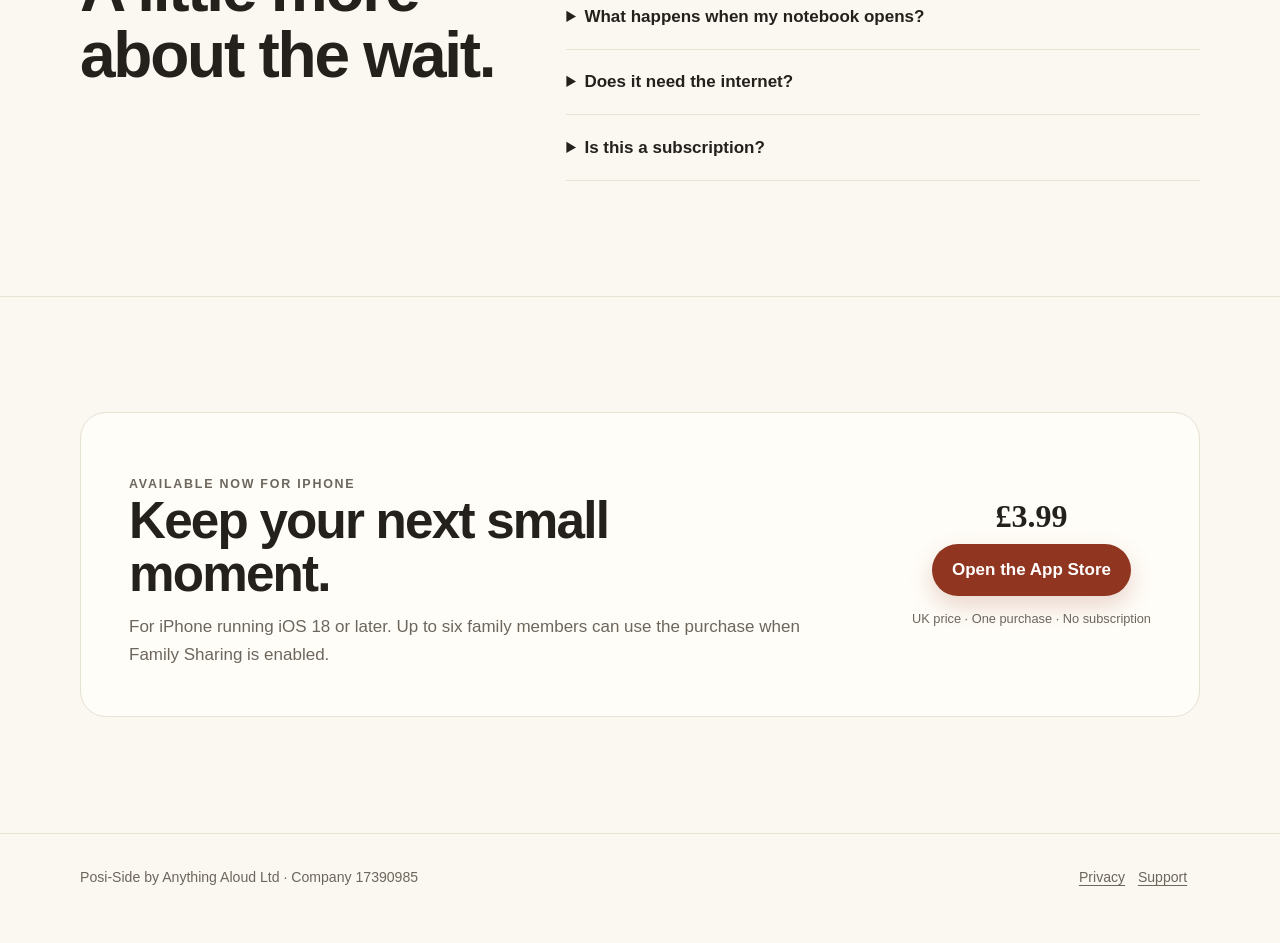
==== commit 6c03aa49: "Minor: Release note before buying and Android internal test page" ====
--- a/index.html
+++ b/index.html
@@ -52,6 +52,7 @@
             <a class="primary" href="https://apps.apple.com/gb/app/posi-side-positive-journal/id6804738473">Get Posi-Side for iPhone <span aria-hidden="true">↗</span></a>
             <span class="price-note">£3.99 founding price · iPhone</span>
           </div>
+          <p class="small"><strong>Before buying:</strong> iPhone version 1.0 has a known issue that can prevent notes opening after a restart or clock change. <a href="support/">Read the release note</a>. For Android, <a href="test/">request an invitation to the internal test</a>.</p>
           <ul class="trust" aria-label="Purchase and privacy details">
             <li>One purchase</li>
             <li>No subscription</li>
@@ -129,7 +130,7 @@
         <div class="answers">
           <details><summary>Can I keep writing while my notes are sealed?</summary><p>Yes. Keep capturing moments while you wait. Each new note has its own 30-second undo period before it seals.</p></details>
           <details><summary>What happens when my notebook opens?</summary><p>You get a seven-day Review Window to revisit the collection. Afterwards, the notes return to the protected archive. The app also has a once-in-three-years Review Day that opens sealed history for 24 hours. Enable reminders if you would like help remembering the opening date.</p></details>
-          <details><summary>Does it need the internet?</summary><p>You can capture moments offline. After an iPhone restart or a clock change, a brief internet connection may be needed to confirm the opening date. That check does not send your journal text.</p></details>
+          <details><summary>Does it need the internet?</summary><p>You can capture moments offline. After an iPhone restart or a clock change, a brief internet connection may be needed to confirm the opening date. That check does not send your journal text. We are preparing a fix for this check in version 1.0; <a href="support/">read the current release note</a>.</p></details>
           <details><summary>Is this a subscription?</summary><p>No. The current UK App Store price is £3.99, paid once. There is no subscription attached to that purchase. Prices vary by country; the App Store shows your local price before you buy.</p></details>
         </div>
       </div>
